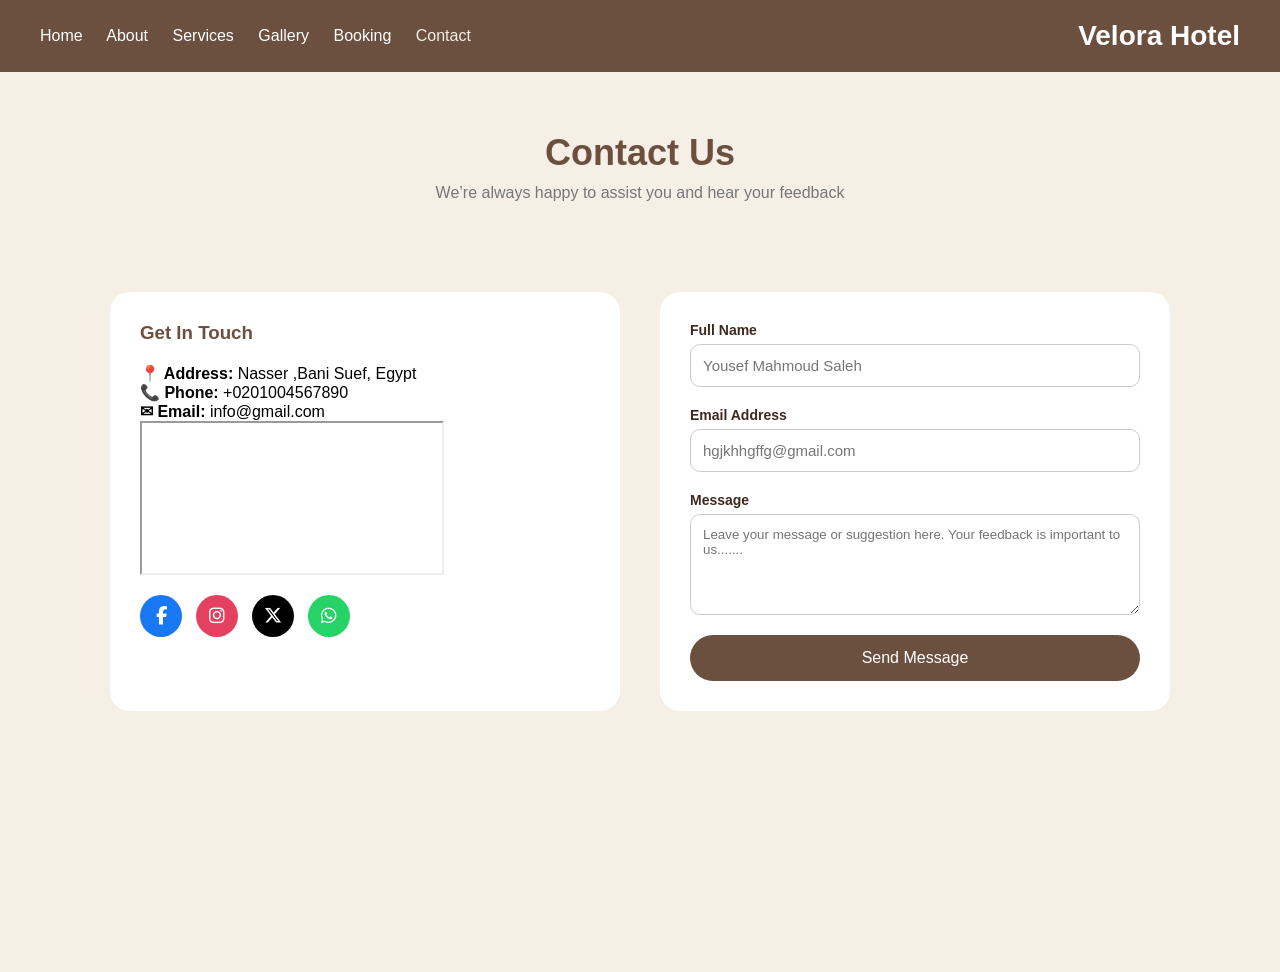
==== contact.html @ e847ede4 "Initial commit" ====
<!DOCTYPE html>
<html lang="en">
<head>
  <meta charset="UTF-8">
  <title>Contact | Velora Hotel</title>
  <meta name="viewport" content="width=device-width, initial-scale=1.0">
    <meta name="description" content="Contact Velora Hotel - Get in touch with us for inquiries, reservations, and more information about our services.">
    <meta name="keywords" content="Velora Hotel, Contact, Inquiries, Reservations, Services">
    <meta name="author" content=" Yousef Mahmoud Saleh , Yousef Mohammed Anas ">
  <link rel="stylesheet"href="style.css">
  <link rel="stylesheet" href="https://cdnjs.cloudflare.com/ajax/libs/font-awesome/6.5.0/css/all.min.css">
</head>

<body>

<!-- ===== HEADER ===== -->
<header class="header6">
  <nav class="navbar6">
    <a href="index.html">Home</a>
    <a href="about.html">About</a>
    <a href="services.html">Services</a>
    <a href="gallery.html">Gallery</a>
    <a href="booking.html">Booking</a>
    <a href="contact.html" class="active">Contact</a>
  </nav>

  <h1 class="logo">Velora Hotel</h1>
</header>

<!-- ===== CONTACT ===== -->
<main class="contact-page">

<section class="contact-intro">
  <h2>Contact Us</h2>
  <p>We’re always happy to assist you and hear your feedback</p>
</section>

  <div class="contact-container">

    <!-- INFO -->
    <div class="contact-info">
      <h3>Get In Touch</h3>
      <p><strong>📍 Address:</strong> Nasser ,Bani Suef, Egypt</p>
      <p><strong>📞 Phone:</strong> +0201004567890</p>
      <p><strong>✉ Email:</strong> info@gmail.com</p>
    <!-- MAP -->
<div class="map-box">
  <iframe
    src="https://www.google.com/maps?q=مدينة%20ناصر%20بني%20سويف&output=embed"
    loading="lazy"
    referrerpolicy="no-referrer-when-downgrade">
  </iframe>
    </div>
    <div class="contact-social">
  <a href="https://facebook.com" target="_blank" class="facebook" title="Facebook">
    <i class="fa-brands fa-facebook-f"></i>
  </a>

  <a href="https://instagram.com" target="_blank" class="instagram" title="Instagram">
    <i class="fa-brands fa-instagram"></i>
  </a>

  <a href="https://twitter.com" target="_blank" class="twitter" title="X">
    <i class="fa-brands fa-x-twitter"></i>
  </a>

  <a href="https://wa.me/201004567890" target="_blank" class="whatsapp" title="WhatsApp">
    <i class="fa-brands fa-whatsapp"></i>
  </a>
</div>
    </div>

    <!-- FORM -->
    <form class="contact-form">
      <div class="form-group">
        <label>Full Name</label>
        <input type="text" placeholder="Yousef Mahmoud Saleh" required>
      </div>

      <div class="form-group">
        <label>Email Address</label>
        <input type="email" placeholder="hgjkhhgffg@gmail.com" required>
      </div>

      <div class="form-group">
        <label>Message</label>
        <textarea rows="5"  placeholder="Leave your message or suggestion here. Your feedback is important to us......." required></textarea>
      </div>

      <button type="submit">Send Message</button>
    </form>

  </div>

</main>

</body>
</html>
---- style.css ----
/* ===== COLORS ===== */
:root {
  --beige: #f5efe6;
  --brown: #6b4f3f;
  --dark-brown: #3e2a20;
  --white: #ffffff;
}
/* ===== RESET ===== */
* {
  margin: 0;
  padding: 0;
  box-sizing: border-box;
  font-family: Arial, Helvetica, sans-serif;
}

/* ===== BODY ===== */
.index-page {
  background-color: var(--beige);
}

/* ===== HEADER ===== */
.header1 {
  position: absolute;
  top: 0;
  left: 0;
  width: 100%;
  padding: 20px 40px;
  display: flex;
  justify-content: flex-start; /* nav شمال */
  align-items: center;
  z-index: 10;
}

/* ===== NAV ===== */
.navbar1 {
  display: flex;
  gap: 25px;
}

.navbar1 a {
  color: var(--white);
  text-decoration: none;
  font-weight: 500;
}

.navbar1 a:hover {
  color: var(--beige);
}

/* ===== LOGO ===== */
.header1 .logo {
  margin-left: auto;
  color: var(--white);
  font-size: 26px;
  font-weight: bold;
}

/* ===== HERO ===== */
.hero1 {
  position: relative;
  height: 100vh;
  width: 100%;
  overflow: hidden;
  display: flex;
  flex-direction: column;
  justify-content: center;
  align-items: center;
  text-align: center;
  color: var(--white);
}

.hero1 video {
  position: absolute;
  inset: 0;
  width: 100%;
  height: 100%;
  object-fit: cover;
}

.hero1::after {
  content: "";
  position: absolute;
  inset: 0;
  background: rgba(62, 42, 32, 0.55);
}

.hero1 h1,
.hero1 h2,
.hero1 p,
.hero1 a {
  position: relative;
  z-index: 2;
}

.welcome {
  font-size: 52px;
  margin-bottom: 15px;
  font-weight: bold;
}

.hero1 h2 {
  font-size: 26px;
  margin-bottom: 15px;
  color: var(--beige);
}

.hero1 p {
  max-width: 600px;
  margin-bottom: 30px;
  line-height: 1.6;
}

.hero1 a {
  padding: 14px 36px;
  background-color: var(--brown);
  color: var(--white);
  text-decoration: none;
  border-radius: 30px;
  font-weight: bold;
  transition: background 0.3s ease, transform 0.3s ease;
}

.hero1 a:hover {
  background-color: var(--dark-brown);
  transform: translateY(-3px);
}

/* ===== RESPONSIVE ===== */
@media (max-width: 768px) {
  .header1 {
    flex-direction: column;
    align-items: flex-start;
    gap: 15px;
  }}

  .header1 .logo { {
    margin-left: 0;
  }

  .navbar1 {
    flex-wrap: wrap;
  }

  .welcome {
    font-size: 34px;
  }

  .hero1 h2 {
    font-size: 20px;
}}
/* ============ ABOUT SECTION ================== */

/* ===== COLORS ===== */
:root {
  --beige: #f5efe6;
  --brown: #6b4f3f;
  --dark-brown: #3e2a20;
  --white: #ffffff;
}

/* ===== RESET ===== */
* {
  margin: 0;
  padding: 0;
  box-sizing: border-box;
  font-family: Arial, Helvetica, sans-serif;
}

/* ===== BODY ===== */
body.about-page {
  background-color: var(--beige);
  color: var(--dark-brown);
}

/* ===== HEADER / NAVBAR ===== */
.header2 {
  background-color: var(--brown);
  padding: 20px 40px;
  display: flex;
  justify-content: space-between;
  align-items: center;
}

.header2 nav {
  display: flex;
  gap: 25px;
}

.header2 nav a {
  color: var(--white);
  text-decoration: none;
  font-weight: 500;
}

.header2 nav a:hover {
  color: var(--beige);
}

.logo {
  color: var(--white);
  font-size: 26px;
  font-weight: bold;
}

/* ===== ABOUT SECTION ===== */
.about {
  display: flex;
  justify-content: center;
  align-items: center;
  padding: 80px 20px;
}

/* ===== ABOUT BOX (IMAGE INSIDE) ===== */
.about-box {
  position: relative;
  max-width: 1000px;
  width: 100%;
  padding: 60px;
  border-radius: 30px;
  color: var(--white);

  background-image: url("images/about-bg.jpg"); 
  background-size: cover;
  background-position: center;
  background-repeat: no-repeat;

  overflow: hidden;
}

/* Overlay بني خفيف */
.about-box::before {
  content: "";
  position: absolute;
  inset: 0;
  background: rgba(62, 42, 32, 0.65);
  z-index: 1;
}

/* النص فوق الصورة */
.about-box * {
  position: relative;
  z-index: 2;
}

/* ===== TEXT ===== */
.about-box h2 {
  font-size: 42px;
  margin-bottom: 20px;
}

.about-box p {
  font-size: 17px;
  line-height: 1.8;
  color: var(--beige);
  margin-bottom: 25px;
}

/* ===== STORY / WHY ===== */
.services-container {
  margin-top: 30px;
  padding-left: 20px;
  border-left: 4px solid var(--beige);
}

.services-container h3 {
  font-size: 22px;
  margin-bottom: 10px;
}

/* ===== RESPONSIVE ===== */
@media (max-width: 768px) {
  .header2 {
    flex-direction: column;
    gap: 15px;
  }

  .about-box {
    padding: 35px 25px;
  }

  .about-box h2 {
    font-size: 30px;
  }}


/*============================SERVICES SECTION=========================*/
/* ===== RESET ===== */
* {
  margin: 0;
  padding: 0;
  box-sizing: border-box;
  font-family: Arial, Helvetica, sans-serif;
}

/* ===== COLORS ===== */
:root {
  --beige: #f5efe6;
  --brown: #6b4f3f;
  --dark-brown: #3e2a20;
  --white: #ffffff;
}

/* ===== BODY ===== */
.services-page {
  background-color: var(--beige);
  color: var(--dark-brown);
}

/* ===== HEADER ===== */
.header3 {
  background-color: var(--brown);
  padding: 20px 40px;
  display: flex;
  align-items: center;
}

.header3 .logo {
  color: var(--white);
  font-size: 26px;
  font-weight: bold;
  margin-right: auto;
}

.header3 nav {
  display: flex;
  gap: 25px;
}

.header3 nav a {
  color: var(--white);
  text-decoration: none;
}

.header3 nav a:hover {
  color: var(--beige);
}

/* ===== SERVICES SECTION ===== */
.services {
  padding: 90px 40px;
  text-align: center;
}

.services h2 {
  font-size: 40px;
  margin-bottom: 60px;
  color: var(--brown);
}

/* ===== GRID ===== */
.services-container {
  display: grid;
  grid-template-columns: repeat(auto-fit, minmax(260px, 1fr));
  gap: 35px;
}

/* ===== CARD ===== */
.service-card {
  background-color: var(--white);
  border-radius: 25px;
  overflow: hidden;
  box-shadow: 0 20px 40px rgba(0,0,0,0.12);
  transition: transform 0.4s ease, box-shadow 0.4s ease;
}

.service-card:hover {
  transform: translateY(-12px);
  box-shadow: 0 30px 60px rgba(0,0,0,0.18);
}

/* ===== IMAGE ===== */
.service-image {
  height: 220px;
  overflow: hidden;
}

.service-image img {
  width: 100%;
  height: 100%;
  object-fit: cover;
  transition: transform 0.6s ease;
}

.service-card:hover img {
  transform: scale(1.15);
}

/* ===== CONTENT ===== */
.service-content {
  padding: 25px;
  text-align: center;
}

/* ICON */
.service-icon {
  font-size: 34px;
  display: inline-block;
  margin-bottom: 10px;
}

/* TITLE */
.service-card h3 {
  font-size: 22px;
  margin-bottom: 10px;
  color: var(--dark-brown);
}

/* TEXT */
.service-card p {
  font-size: 15px;
  line-height: 1.6;
  color: #555;
  margin-bottom: 20px;
}

/* BUTTON */
.service-btn {
  display: inline-block;
  padding: 12px 28px;
  background-color: var(--brown);
  color: var(--white);
  text-decoration: none;
  border-radius: 30px;
  font-weight: bold;
  transition: background 0.3s ease, transform 0.3s ease;
}

.service-btn:hover {
  background-color: var(--dark-brown);
  transform: scale(1.05);
}

/* ===== ANIMATION دخول ===== */
.service-card {
  animation: fadeUp 0.8s ease forwards;
}

@keyframes fadeUp {
  from {
    opacity: 0;
    transform: translateY(40px);
  }
  to {
    opacity: 1;
    transform: translateY(0);
  }
}

/* ===== RESPONSIVE ===== */
@media (max-width: 768px) {
  .header3 {
    flex-direction: column;
    gap: 15px;
  }}

  .services {
    padding: 60px 20px;
  }

  .services h2 {
    font-size: 30px;
  }
/* ===== HEADER SERVICES ===== */
.header3 {
  background-color: #6b4f3f;
  height: 80px;
  position: relative; /* مهم */
  width: 100%;
}

/* الناف أقصى الشمال */
.navbar3 {
  position: absolute;
  left: 20px;
  top: 50%;
  transform: translateY(-50%);
  display: flex;
  gap: 25px;
}

/* اللوجو أقصى اليمين */
.header3 .logo {
  position: absolute;
  right: 20px;        
  top: 50%;
  transform: translateY(-50%);
  color: #fff;
  font-size: 26px;
  font-weight: bold;
}

/* لينكات */
.navbar3 a {
  color: #fff;
  text-decoration: none;
  font-size: 16px;
}

.navbar3 a:hover {
  color: #f5efe6;
}



/* ============ GALLERY & BOOKING SECTION ================== */
/* ===== GLOBAL ===== */

/* ===== RESET ===== */
* {
  margin: 0;
  padding: 0;
  box-sizing: border-box;
  font-family: Arial, Helvetica, sans-serif;
}

/* ===== COLORS ===== */
:root {
  --beige: #f5efe6;
  --brown: #6b4f3f;
  --dark-brown: #3e2a20;
  --white: #ffffff;
}

/* ===== PAGE ===== */
.gallery-page {
  background-color: var(--beige);
  color: var(--dark-brown);
}

/* ===== NAVBAR ===== */
.navbar4 {
  background-color: var(--brown);
  padding: 20px 40px;
  display: flex;
  gap: 25px;
}

.navbar4 a {
  color: var(--white);
  text-decoration: none;
}

.navbar4 a:hover {
  color: var(--beige);
}

/* ===== GALLERY ===== */
.gallery {
  padding: 60px 40px;
}

.gallery-title {
  text-align: center;
  font-size: 36px;
  margin-bottom: 40px;
  color: var(--brown);
}

/* ===== VIDEO (FULL WIDTH) ===== */
.gallery-video {
  width: 100%;
  height: 1000px;
  margin-bottom: 50px;
  border-radius: 25px;
  overflow: hidden;
}

.gallery-video video {
  width: 100%;
  height: 100%;
  object-fit: cover;
}

/* ===== IMAGES GRID ===== */
.gallery-grid {
  display: grid;
  grid-template-columns: repeat(3, 1fr);
  gap: 25px;
}

.gallery-item {
  border-radius: 15px;
  overflow: hidden;
}

.gallery-item img {
  width: 100%;
  height: 100%;
  object-fit: cover;
  transition: transform 0.5s ease;
}

.gallery-item:hover img {
  transform: scale(1.1);
}

/* ===== RESPONSIVE ===== */
@media (max-width: 992px) {
  .gallery-grid {
    grid-template-columns: repeat(2, 1fr);
  }}

  .gallery-video {
    height: 50vh;
  }

@media (max-width: 600px) {
  .gallery-grid {
    grid-template-columns: 1fr;
  }}

  .gallery-video {
    height: 40vh;
  }
/* ===== HEADER SERVICES ===== */
.header4 {
  background-color: #6b4f3f;
  height: 80px;
  position: relative; /* مهم */
  width: 100%;
}

/* الناف أقصى الشمال */
.navbar4 {
  position: absolute;
  left: 20px;
  top: 50%;
  transform: translateY(-50%);
  display: flex;
  gap: 25px;
}

/* اللوجو أقصى اليمين */
.header4 .logo {
  position: absolute;
  right: 20px;        
  top: 50%;
  transform: translateY(-50%);
  color: #fff;
  font-size: 26px;
  font-weight: bold;
}

/* لينكات */
.navbar4 a {
  color: #fff;
  text-decoration: none;
  font-size: 16px;
}

.navbar4 a:hover {
  color: #f5efe6;
}


/*============================BOOKING SECTION=========================*/
/* ===== RESET ===== */
* {
  margin: 0;
  padding: 0;
  box-sizing: border-box;
  font-family: Arial, Helvetica, sans-serif;
}

/* ===== COLORS ===== */
:root {
  --beige: #f5efe6;
  --brown: #6b4f3f;
  --dark-brown: #3e2a20;
  --white: #ffffff;
}

/* ===== BODY ===== */
body.booking-page {
  background-color: var(--beige);
  color: var(--dark-brown);
}

/* ===== HEADER ===== */
.header5 {
  background-color: var(--brown);
  padding: 20px 40px;
  display: flex;
  align-items: center;
}

.header5 .logo {
  color: var(--white);
  font-size: 26px;
  font-weight: bold;
  margin-right: auto;
}

.header5 nav {
  display: flex;
  gap: 25px;
}

.header5 nav a {
  color: var(--white);
  text-decoration: none;
  font-weight: 500;
}

.header5 nav a:hover {
  color: var(--beige);
}

/* ===== BOOKING SECTION ===== */
.booking {
  padding: 90px 40px;
  text-align: center;
}

.booking h2 {
  font-size: 38px;
  margin-bottom: 60px;
  color: var(--brown);
}

/* ===== ROOMS GRID ===== */
.booking-container {
  display: grid;
  grid-template-columns: repeat(auto-fit, minmax(280px, 1fr));
  gap: 35px;
  margin-bottom: 100px;
}

/* ===== ROOM CARD ===== */
.room-card {
  background-color: var(--white);
  border-radius: 25px;
  overflow: hidden;
  box-shadow: 0 20px 40px rgba(0,0,0,0.12);
  transition: transform 0.4s ease, box-shadow 0.4s ease;
  display: flex;
  flex-direction: column;
}

.room-card:hover {
  transform: translateY(-10px);
  box-shadow: 0 30px 60px rgba(0,0,0,0.18);
}

/* ===== ROOM IMAGE ===== */
.room-card img {
  width: 100%;
  height: 220px;
  object-fit: cover;
}

/* ===== ROOM CONTENT ===== */
.room-content {
  padding: 25px;
  text-align: left;
  display: flex;
  flex-direction: column;
  flex-grow: 1;
}

.room-content h3 {
  font-size: 22px;
  margin-bottom: 10px;
}

.room-content p {
  font-size: 15px;
  line-height: 1.6;
  margin-bottom: 15px;
  color: #555;
}

/* ===== PRICE ===== */
.price {
  margin-bottom: 20px;
}

.old-price {
  text-decoration: line-through;
  color: #999;
  margin-right: 10px;
}

.new-price {
  font-size: 18px;
  font-weight: bold;
  color: var(--brown);
}

/* ===== BOOK BUTTON ===== */
.book-btn {
  margin-top: auto;
  align-self: center;
  padding: 12px 32px;
  background-color: var(--brown);
  color: var(--white);
  text-decoration: none;
  border-radius: 30px;
  font-weight: bold;
  transition: background 0.3s ease, transform 0.3s ease;
}

.book-btn:hover {
  background-color: var(--dark-brown);
  transform: translateY(-3px);
}

/* ===== BOOKING FORM ===== */
.booking-form {
  max-width: 850px;
  margin: auto;
  background-color: var(--white);
  padding: 55px;
  border-radius: 30px;
  box-shadow: 0 25px 60px rgba(0,0,0,0.15);
}

.booking-form h2 {
  text-align: center;
  font-size: 32px;
  color: var(--brown);
  margin-bottom: 40px;
}

/* ===== FORM GRID ===== */
.form-grid {
  display: grid;
  grid-template-columns: repeat(2, 1fr);
  gap: 25px;
}

/* ===== FORM GROUP ===== */
.form-group {
  display: flex;
  flex-direction: column;
}

.form-group.full {
  grid-column: 1 / -1;
}

.form-group label {
  margin-bottom: 8px;
  font-size: 14px;
  font-weight: bold;
  color: var(--dark-brown);
}

.form-group input,
.form-group select {
  padding: 15px;
  border-radius: 12px;
  border: 1px solid #ccc;
  font-size: 15px;
  transition: border 0.3s ease, box-shadow 0.3s ease;
}

/* ===== FOCUS ===== */
.form-group input:focus,
.form-group select:focus {
  outline: none;
  border-color: var(--brown);
  box-shadow: 0 0 0 2px rgba(107,79,63,0.2);
}

/* ===== SUBMIT BUTTON ===== */
.submit-btn {
  grid-column: 1 / -1;
  margin-top: 20px;
  padding: 16px;
  background-color: var(--brown);
  color: var(--white);
  border: none;
  border-radius: 40px;
  font-size: 16px;
  font-weight: bold;
  cursor: pointer;
  transition: background 0.3s ease, transform 0.3s ease;
}

.submit-btn:hover {
  background-color: var(--dark-brown);
  transform: translateY(-3px);
}

/* ===== RESPONSIVE ===== */
@media (max-width: 768px) {
  .header5 {
    flex-direction: column;
    gap: 15px;
  }

  .booking {
    padding: 60px 20px;
  }

  .booking h2 {
    font-size: 28px;
  }

  .form-grid {
    grid-template-columns: 1fr;
  }

  .booking-form {
    padding: 35px 25px;
  }
}
.header5 {
  background-color: #6b4f3f;
  height: 80px;
  display: flex;
  align-items: center;
  padding: 0 20px;
}

/* الناف شمال */
.main-nav {
  display: flex;
  gap: 25px;
}

/* اللوجو أقصى اليمين */
.header5 .logo {
  margin-left: auto;
  margin-right: 0;
  color: #fff;
  font-size: 26px;
  font-weight: bold;
  text-align: right;
}

/* لينكات الناف */
.main-nav a {
  color: #fff;
  text-decoration: none;
  font-size: 16px;
}

.main-nav a:hover {
  color: #f5efe6;
}

/*============================CONTACT SECTION=========================*/
/* ===== COLORS ===== */
:root {
  --beige: #f5efe6;
  --brown: #6b4f3f;
  --dark-brown: #3e2a20;
  --white: #ffffff;
}

/* ===== HEADER ===== */
.header6 {
  background: var(--brown);
  padding: 20px 40px;
  display: flex;
  justify-content: space-between;
  align-items: center;
}

.header6 .logo {
  color: var(--white);
  font-size: 28px;
}

.navbar6 a {
  color: var(--white);
  margin-right: 20px;
  text-decoration: none;
}

.navbar6 a:hover,
.navbar6 .active {
  color: var(--beige);
}

/* ===== CONTACT PAGE ===== */
.contact-page {
  background: var(--beige);
  padding: 60px 40px;
  min-height: 100vh;
}

.contact-page h2 {
  text-align: center;
  color: var(--brown);
  font-size: 36px;
}

.contact-text {
  text-align: center;
  margin: 10px 0 40px;
  color: var(--dark-brown);
}

/* ===== CONTACT LAYOUT ===== */
.contact-container {
  max-width: 1000px;
  margin: auto;
  display: grid;
  grid-template-columns: 1fr 1fr;
  gap: 40px;
}

/* ===== INFO ===== */
.contact-info {
  background: var(--white);
  padding: 30px;
  border-radius: 20px;
}

.contact-info h3 {
  color: var(--brown);
  margin-bottom: 20px;
}

/* ===== FORM ===== */
.contact-form {
  background: var(--white);
  padding: 30px;
  border-radius: 20px;
}

.form-group {
  margin-bottom: 20px;
}

.form-group label {
  display: block;
  margin-bottom: 6px;
  color: var(--dark-brown);
}

.form-group input,
.form-group textarea {
  width: 100%;
  padding: 12px;
  border-radius: 10px;
  border: 1px solid #ccc;
}

.contact-form button {
  width: 100%;
  padding: 14px;
  border: none;
  border-radius: 30px;
  background: var(--brown);
  color: var(--white);
  font-size: 16px;
  cursor: pointer;
}

.contact-form button:hover {
  background: var(--dark-brown);
}

/* ===== RESPONSIVE ===== */
@media (max-width: 768px) {
  .contact-container {
    grid-template-columns: 1fr;
  }
}
/* ===== CONTACT INFO ===== */
.get-touch p {
  margin-bottom: 15px;
  color: var(--dark-brown);
}
.contact-intro {
  text-align: center;
  margin-bottom: 50px;
}

.contact-intro h2 {
  font-size: 36px;
  color: #6b4f3f;
  margin-bottom: 10px;
}

.contact-intro p {
  color: #777;
  font-size: 16px;
}
.contact-social {
  display: flex;
  gap: 14px;
  margin-top: 20px;
}

.contact-social a {
  width: 42px;
  height: 42px;
  border-radius: 50%;
  display: flex;
  align-items: center;
  justify-content: center;
  color: #fff;
  font-size: 18px;
  text-decoration: none;
  transition: transform 0.3s ease, box-shadow 0.3s ease;
}

.contact-social a:hover {
  transform: translateY(-4px);
  box-shadow: 0 6px 15px rgba(0,0,0,0.25);
}

/* Brand Colors */
.facebook { background: #1877f2; }
.instagram { background: #e4405f; }
.twitter { background: #000; }
.whatsapp { background: #25d366; }

.contact-social {
  margin-top: 16px;
}
.contact-map iframe {
  height: 200px;
}
/*===================RESPONSIVE  SECTION======================*/
* {
  box-sizing: border-box;
}

img,
iframe {
  max-width: 100%;
  height: auto;
}
.contact-container {
  display: grid;
  grid-template-columns: 1fr 1fr;
  gap: 40px;
  max-width: 1100px;
  margin: auto;
  padding: 40px 20px;
}
@media (max-width: 768px) {

  /* ===== HEADER ===== */
  header {
    flex-direction: column;
    align-items: center;
    gap: 15px;
    padding: 15px;
  }

  header nav {
    flex-wrap: wrap;
    justify-content: center;
    gap: 12px;
  }

  header .logo {
    font-size: 22px;
  }

  /* ===== CONTACT ===== */
  .contact-container {
    grid-template-columns: 1fr;
    gap: 25px;
    padding: 20px;
  }

  .contact-left,
  .contact-right {
    padding: 20px;
  }

  .contact-left h3,
  .contact-right h3 {
    text-align: center;
  }

  /* ===== MAP ===== */
  .contact-map iframe {
    height: 180px;
    border-radius: 12px;
  }

  /* ===== SOCIAL ICONS ===== */
  .contact-social {
    justify-content: center;
    gap: 15px;
  }

  .contact-social a {
    width: 42px;
    height: 42px;
    font-size: 18px;
  }

  /* ===== FORM ===== */
  form input,
  form textarea,
  form button {
    font-size: 14px;
  }

  form button {
    padding: 14px;
  }

  /* ===== TITLES ===== */
  .contact-title {
    font-size: 26px;
    margin-bottom: 10px;
  }

  .contact-subtitle {
    font-size: 14px;
    text-align: center;
  }
}
@media (max-width: 480px) {
  header nav a {
    font-size: 13px;
  }

  .contact-title {
    font-size: 22px;
  }

  .contact-left,
  .contact-right {
    padding: 16px;
  }
}
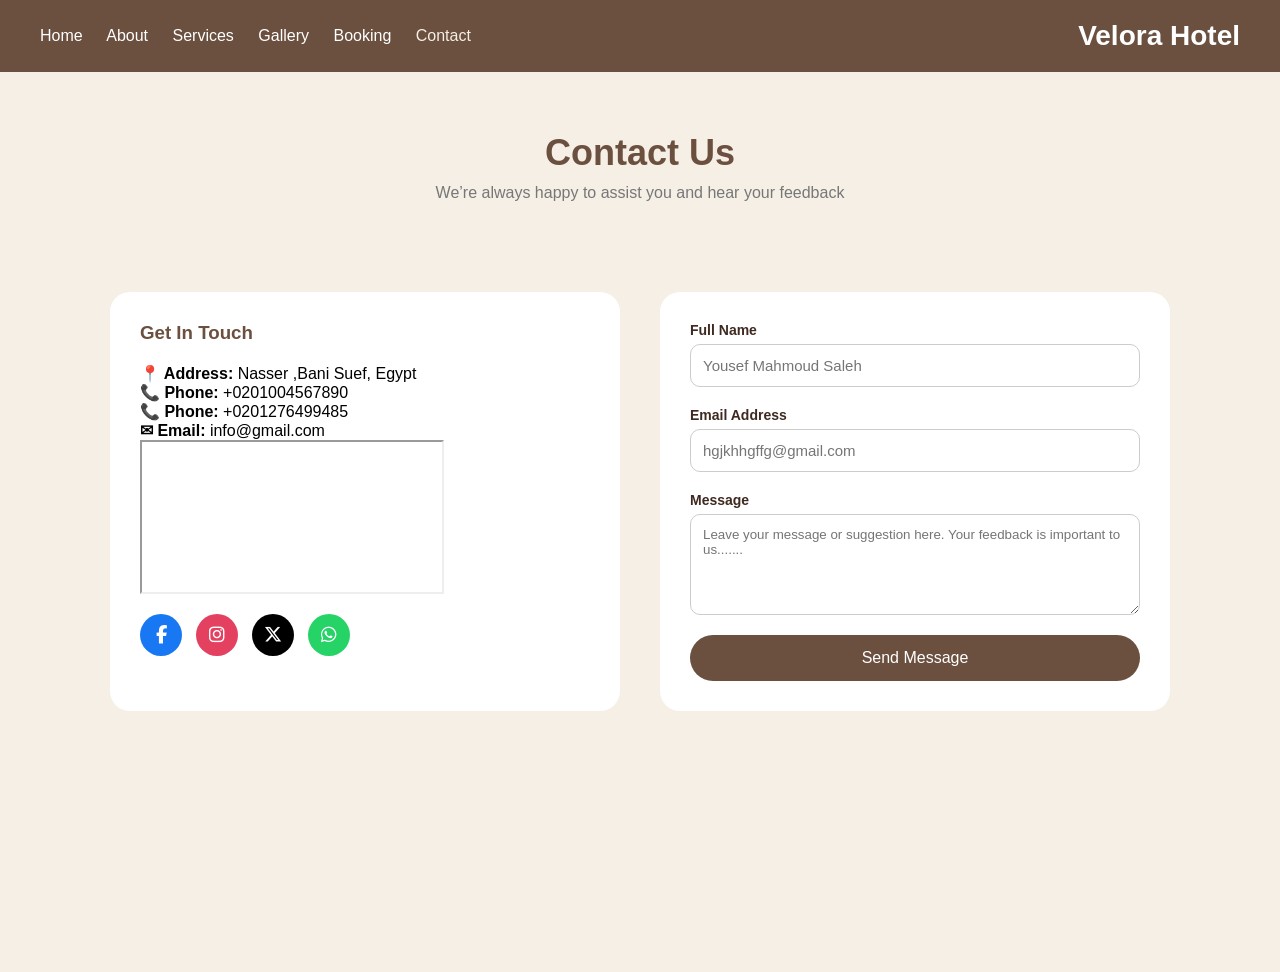
==== commit 72b8d6f2: "Update contact.html" ====
--- a/contact.html
+++ b/contact.html
@@ -42,6 +42,7 @@
       <h3>Get In Touch</h3>
       <p><strong>📍 Address:</strong> Nasser ,Bani Suef, Egypt</p>
       <p><strong>📞 Phone:</strong> +0201004567890</p>
+      <p><strong>📞 Phone:</strong> +0201276499485</p>
       <p><strong>✉ Email:</strong> info@gmail.com</p>
     <!-- MAP -->
 <div class="map-box">
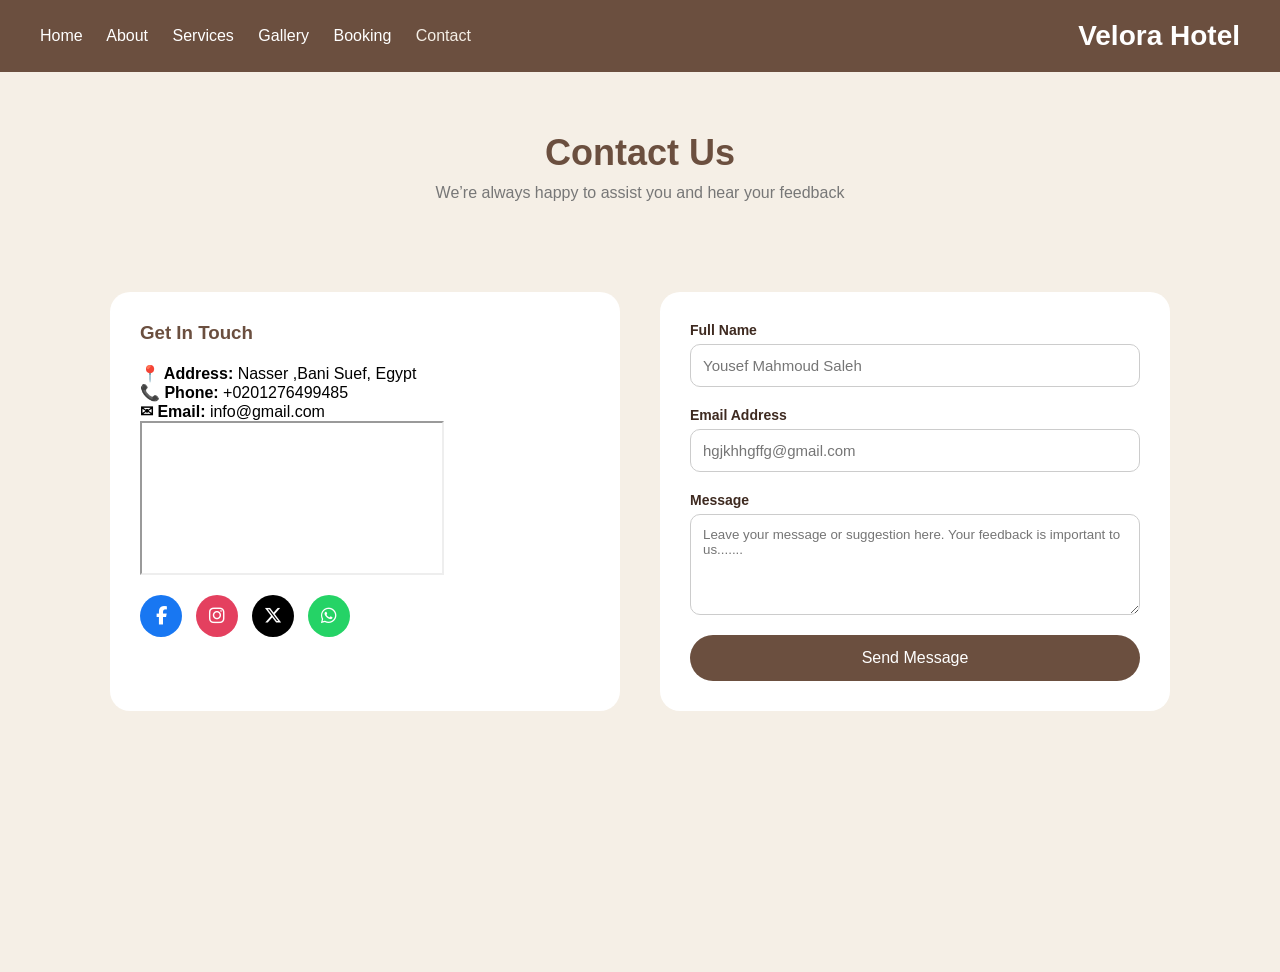
==== commit ff8f2e10: "Update contact.html" ====
--- a/contact.html
+++ b/contact.html
@@ -41,7 +41,6 @@
     <div class="contact-info">
       <h3>Get In Touch</h3>
       <p><strong>📍 Address:</strong> Nasser ,Bani Suef, Egypt</p>
-      <p><strong>📞 Phone:</strong> +0201004567890</p>
       <p><strong>📞 Phone:</strong> +0201276499485</p>
       <p><strong>✉ Email:</strong> info@gmail.com</p>
     <!-- MAP -->
